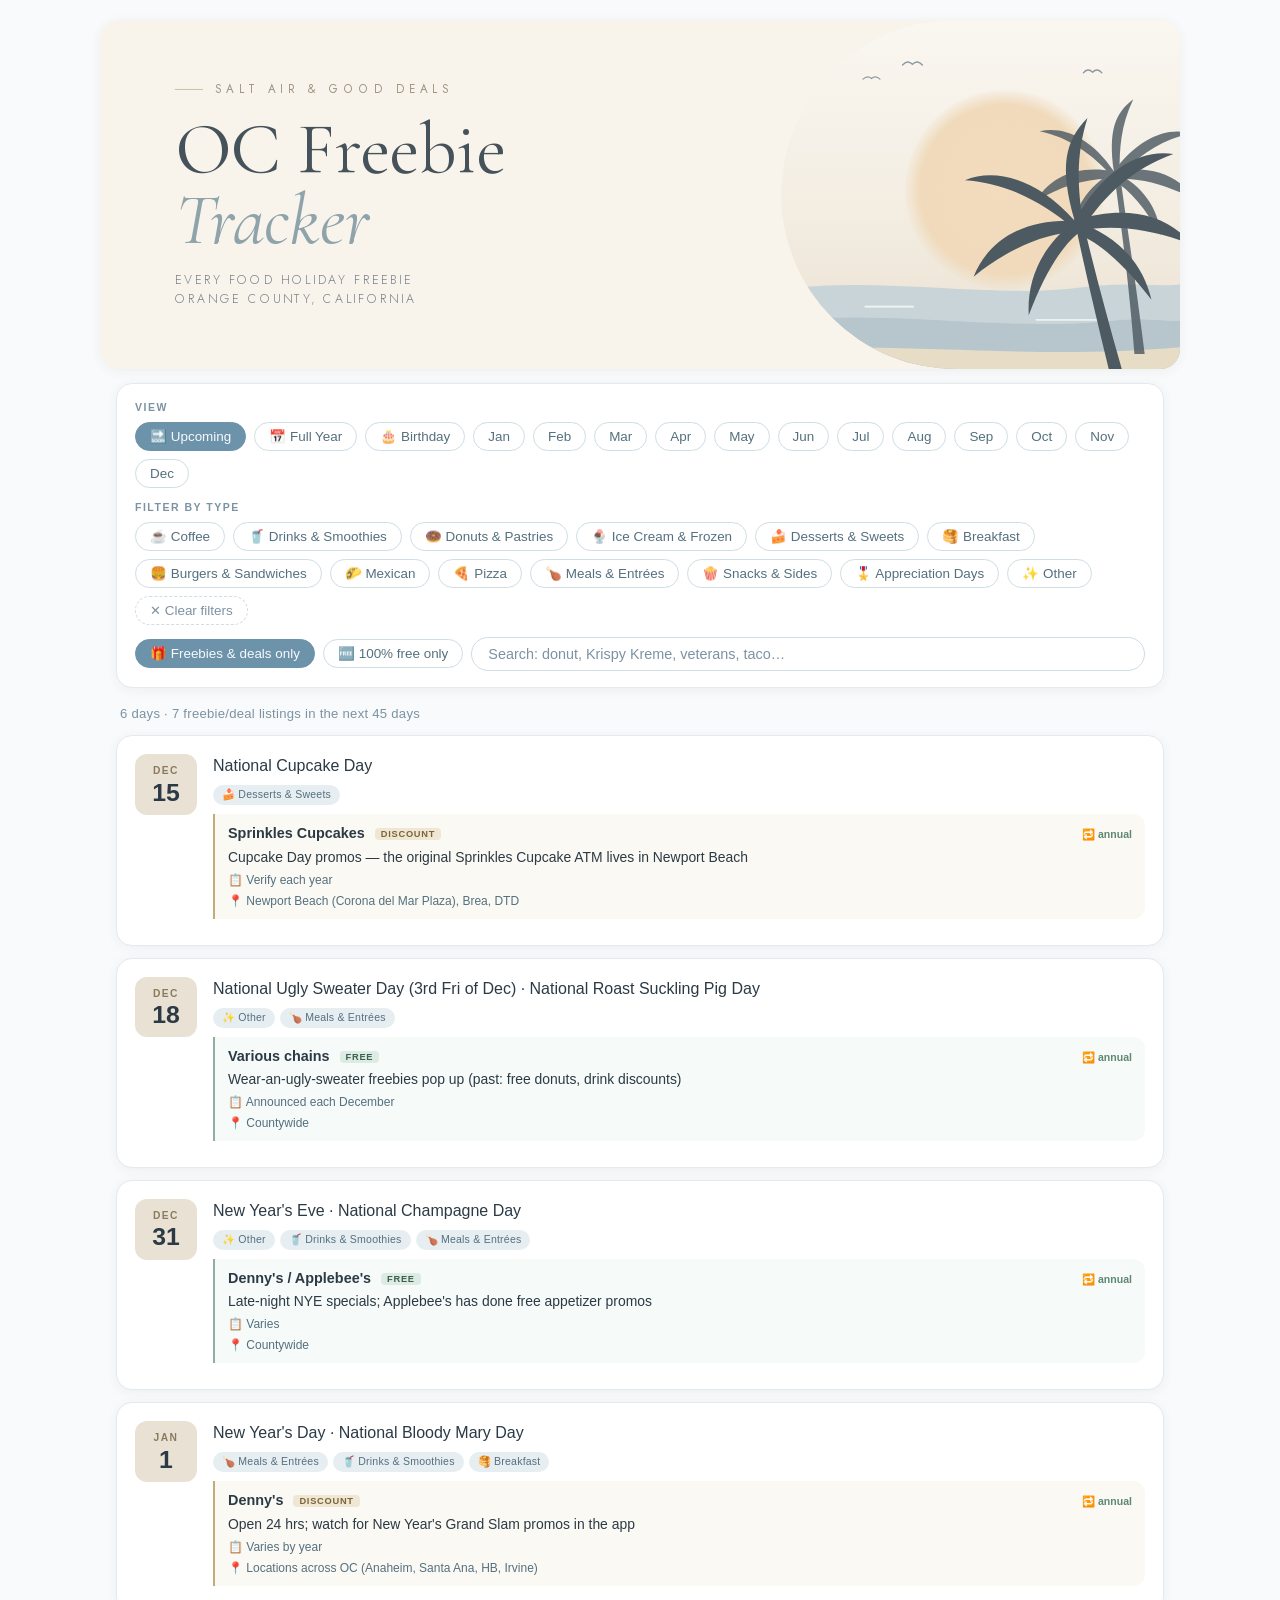
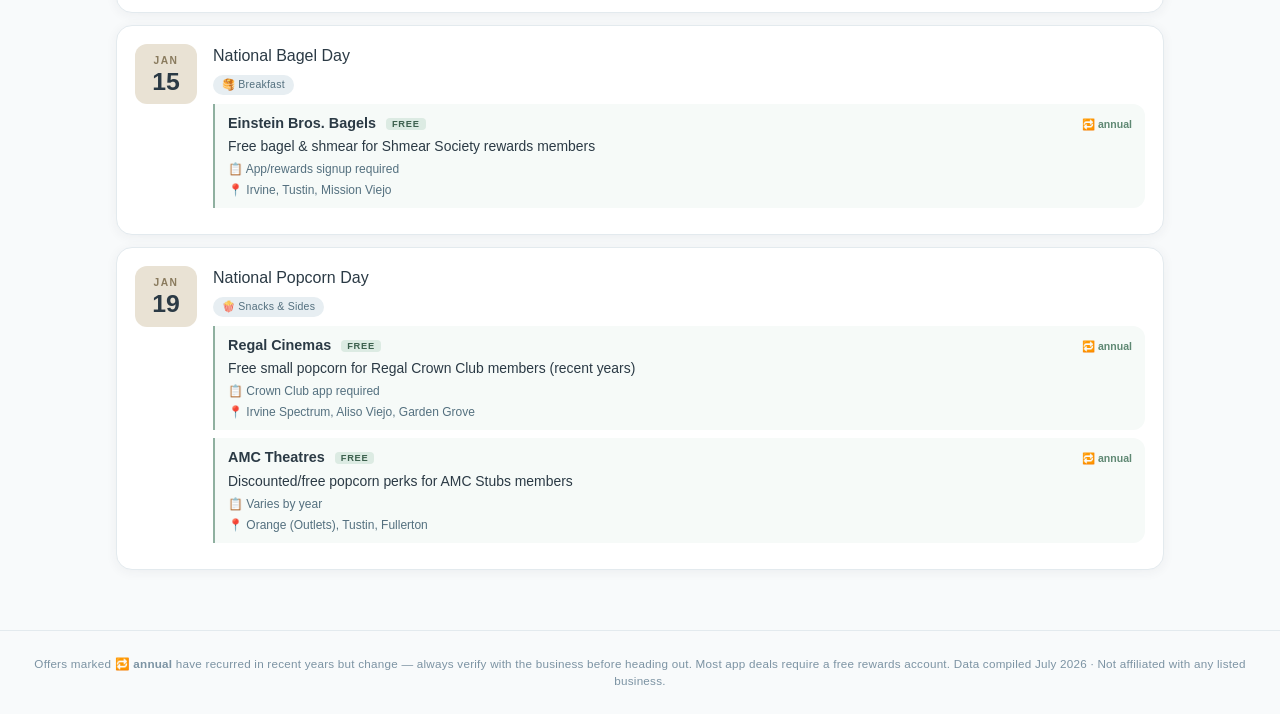
==== index.html @ c166804f "Initial commit: OC Freebie Tracker Year-round calendar of national/food holidays with freebie and di" ====
<!DOCTYPE html>
<html lang="en">
<head>
  <meta charset="UTF-8" />
  <meta name="viewport" content="width=device-width, initial-scale=1.0" />
  <title>OC Freebie Tracker — Food Holiday Deals in Orange County</title>
  <link rel="stylesheet" href="css/styles.css" />
</head>
<body>
  <header>
    <div class="banner-scale" id="banner-scale">
      <div class="banner-fixed" id="banner-fixed">
        <div style="width: 1300px; height: 420px; border-radius: 20px; overflow: hidden; position: relative; background: #f8f4ec; display: grid; grid-template-columns: 1fr 480px;">
          <div style="display: flex; flex-direction: column; justify-content: center; gap: 18px; padding: 0 90px; position: relative;">
            <div style="display: flex; align-items: center; gap: 14px;">
              <div style="width: 34px; height: 1px; background: #c2b49a;"></div>
              <div style="font-family: Jost, sans-serif; font-size: 14px; letter-spacing: 6px; color: #a09482;">SALT AIR &amp; GOOD DEALS</div>
            </div>
            <h1 style="margin: 0; font-family: 'Cormorant Garamond', serif; font-weight: 400; font-size: 88px; color: #46525a; line-height: 0.98;">OC Freebie <span style="font-style: italic; color: #8fa3ab;">Tracker</span></h1>
            <div style="font-family: Jost, sans-serif; font-weight: 300; font-size: 15px; letter-spacing: 3px; color: #7d858c;">EVERY FOOD HOLIDAY FREEBIE<br>ORANGE COUNTY, CALIFORNIA</div>
          </div>
          <div style="position: relative; overflow: hidden; background: linear-gradient(180deg, #faf7f1 0%, #f3ede2 55%, #e9e0d0 100%); border-radius: 240px 0 0 240px;">
            <div style="position: absolute; left: 56%; top: 84px; transform: translateX(-50%); width: 240px; height: 240px; border-radius: 50%; background: radial-gradient(circle, #f2dcbd 0%, #f0dabb 60%, rgba(240,218,187,0) 72%);"></div>
            <svg viewBox="0 0 480 150" preserveAspectRatio="none" style="position: absolute; bottom: 0; left: 0; width: 100%; height: 150px; display: block;">
              <path d="M0,54 C 120,38 260,66 360,52 C 420,44 460,52 480,48 L480,150 L0,150 Z" fill="#c9d4d8"></path>
              <path d="M0,92 C 130,78 280,106 400,92 C 440,88 470,94 480,92 L480,150 L0,150 Z" fill="#b6c6cc"></path>
              <path d="M0,128 C 150,116 300,140 480,124 L480,150 L0,150 Z" fill="#e7dcc6"></path>
            </svg>
            <div style="position: absolute; bottom: 74px; left: 100px; width: 60px; height: 2px; border-radius: 2px; background: rgba(255,255,255,0.75);"></div>
            <div style="position: absolute; bottom: 58px; right: 90px; width: 84px; height: 2px; border-radius: 2px; background: rgba(255,255,255,0.65);"></div>
            <svg viewBox="0 0 60 24" style="position: absolute; top: 52px; right: 70px; width: 48px; height: 20px;">
              <path d="M2,14 Q 9,6 16,13 Q 23,6 30,14" fill="none" stroke="#8b989f" stroke-width="2" stroke-linecap="round"></path>
            </svg>
            <svg viewBox="0 0 90 40" style="position: absolute; top: 44px; left: 96px; width: 78px; height: 34px;">
              <path d="M58,12 Q 65,4 72,11 Q 79,4 86,12" fill="none" stroke="#8b989f" stroke-width="2" stroke-linecap="round"></path>
              <path d="M2,32 Q 8,26 14,31 Q 20,26 26,32" fill="none" stroke="#8b989f" stroke-width="1.7" stroke-linecap="round"></path>
            </svg>
            <svg viewBox="0 0 480 440" style="position: absolute; inset: 0; width: 100%; height: 100%; pointer-events: none;">
              <g fill="#4d5a62">
                <g transform="translate(300, 90) scale(0.72)" opacity="0.82">
                  <path d="M150,140 C 162,230 176,330 186,460 L 204,460 C 188,330 172,230 160,140 Z"></path>
                  <path d="M150,140 C 110,80 60,60 20,70 C 70,80 112,110 148,150 Z"></path>
                  <path d="M150,140 C 140,70 152,38 184,14 C 162,60 160,100 160,142 Z"></path>
                  <path d="M150,140 C 195,80 245,62 285,74 C 235,84 192,112 158,152 Z"></path>
                  <path d="M150,140 C 215,128 267,148 292,190 C 245,164 196,150 154,154 Z"></path>
                  <path d="M150,140 C 85,128 38,150 14,192 C 60,164 110,150 152,154 Z"></path>
                  <path d="M150,140 C 202,166 228,206 232,252 C 206,206 178,172 150,156 Z"></path>
                  <path d="M150,140 C 102,168 80,206 76,250 C 100,206 126,172 152,156 Z"></path>
                </g>
                <g transform="translate(250, 105) rotate(-8, 188, 440)">
                  <path d="M150,140 C 156,230 166,330 178,440 L 198,440 C 182,330 168,230 160,140 Z"></path>
                  <path d="M150,140 C 110,80 60,60 20,70 C 70,80 112,110 148,150 Z"></path>
                  <path d="M150,140 C 140,70 152,38 184,14 C 162,60 160,100 160,142 Z"></path>
                  <path d="M150,140 C 195,80 245,62 285,74 C 235,84 192,112 158,152 Z"></path>
                  <path d="M150,140 C 215,128 267,148 292,190 C 245,164 196,150 154,154 Z"></path>
                  <path d="M150,140 C 85,128 38,150 14,192 C 60,164 110,150 152,154 Z"></path>
                  <path d="M150,140 C 202,166 228,206 232,252 C 206,206 178,172 150,156 Z"></path>
                  <path d="M150,140 C 102,168 80,206 76,250 C 100,206 126,172 152,156 Z"></path>
                </g>
              </g>
            </svg>
          </div>
        </div>
      </div>
    </div>
  </header>

  <div class="controls">
    <div class="control-panel">
      <div class="row">
        <span class="row-label">View</span>
        <div id="month-tabs" class="row" style="margin:0"></div>
      </div>
      <div class="row">
        <span class="row-label">Filter by type</span>
        <div id="cat-chips" class="row" style="margin:0"></div>
        <button id="clear-cats" class="link-btn">✕ Clear filters</button>
      </div>
      <div class="row">
        <button id="freebies-toggle" class="toggle">🎁 Freebies &amp; deals only</button>
        <button id="free-only-toggle" class="toggle" title="Hide discounts, show only 100%-free offers">🆓 100% free only</button>
        <input id="search" type="search" placeholder="Search: donut, Krispy Kreme, veterans, taco…" />
      </div>
    </div>
  </div>

  <div id="stats"></div>
  <main id="results"></main>

  <footer>
    Offers marked <strong>🔁 annual</strong> have recurred in recent years but change — always verify with the
    business before heading out. Most app deals require a free rewards account.
    Data compiled July 2026 · Not affiliated with any listed business.
  </footer>

  <script src="js/data-h1.js"></script>
  <script src="js/data-h2.js"></script>
  <script src="js/data-birthday.js"></script>
  <script src="js/app.js"></script>
</body>
</html>
---- css/styles.css ----
:root {
  --bg: #f8fafb;          /* sea foam white */
  --card: #ffffff;
  --ink: #2b3a45;         /* deep slate */
  --muted: #7c93a3;       /* driftwater gray-blue */
  --muted-dark: #54707f;
  --accent: #6d93ab;      /* washed ocean blue */
  --accent-soft: #deeaf0;
  --sand: #e9e2d4;        /* dry sand */
  --sand-ink: #8a7b5e;
  --seaglass: #8fb0a0;    /* free listings */
  --seaglass-bg: #f6faf8;
  --gold: #c2ac7d;        /* discount listings */
  --gold-bg: #fbf9f3;
  --border: #e3eaee;
  --shadow: 0 2px 12px rgba(43, 58, 69, 0.06);
}

* { box-sizing: border-box; }

body {
  margin: 0;
  font-family: -apple-system, BlinkMacSystemFont, "Segoe UI", Roboto, sans-serif;
  background: var(--bg);
  color: var(--ink);
  line-height: 1.5;
}

@font-face {
  font-family: "Cormorant Garamond";
  font-style: normal;
  font-weight: 400 500;
  font-display: swap;
  src: url("../assets/fonts/cormorant-garamond-latin.woff2") format("woff2");
}
@font-face {
  font-family: "Cormorant Garamond";
  font-style: italic;
  font-weight: 400 500;
  font-display: swap;
  src: url("../assets/fonts/cormorant-garamond-italic-latin.woff2") format("woff2");
}
@font-face {
  font-family: "Jost";
  font-style: normal;
  font-weight: 300 500;
  font-display: swap;
  src: url("../assets/fonts/jost-latin.woff2") format("woff2");
}

header {
  padding: 20px 16px 0;
}
.banner-scale {
  max-width: 1080px;
  margin: 0 auto;
  overflow: hidden;
  border-radius: 20px;
  box-shadow: var(--shadow);
}
.banner-fixed {
  width: 1300px;
  transform-origin: top left;
}

.controls {
  max-width: 1080px;
  margin: 14px auto 0;
  padding: 0 16px;
}
.control-panel {
  background: var(--card);
  border: 0.5px solid var(--border);
  border-radius: 16px;
  box-shadow: var(--shadow);
  padding: 16px 18px;
}

.row { display: flex; flex-wrap: wrap; gap: 8px; align-items: center; margin-bottom: 12px; }
.row:last-child { margin-bottom: 0; }
.row-label {
  font-size: 0.66rem;
  font-weight: 600;
  text-transform: uppercase;
  letter-spacing: 0.14em;
  color: var(--muted);
  width: 100%;
  margin-bottom: -2px;
}

#month-tabs button, #cat-chips button, .toggle, .link-btn {
  border: 0.5px solid #cfdde4;
  background: #fff;
  color: var(--muted-dark);
  border-radius: 999px;
  padding: 6px 14px;
  font-size: 0.84rem;
  cursor: pointer;
  transition: all 0.15s ease;
}
#month-tabs button:hover, #cat-chips button:hover, .toggle:hover {
  border-color: var(--accent);
  color: var(--ink);
}
#month-tabs button.active, #cat-chips button.active, .toggle.active {
  background: var(--accent);
  border-color: var(--accent);
  color: #f6fafc;
  font-weight: 500;
}
.link-btn { color: var(--muted); border-style: dashed; }

#search {
  flex: 1;
  min-width: 220px;
  border: 0.5px solid #cfdde4;
  border-radius: 999px;
  padding: 8px 16px;
  font-size: 0.9rem;
  background: #fff;
  color: var(--ink);
  outline: none;
}
#search::placeholder { color: var(--muted); }
#search:focus { border-color: var(--accent); }

#stats {
  max-width: 1080px;
  margin: 16px auto 4px;
  padding: 0 20px;
  color: var(--muted);
  font-size: 0.82rem;
  letter-spacing: 0.02em;
}

main { max-width: 1080px; margin: 0 auto 60px; padding: 0 16px; }

.month-header {
  margin: 30px 4px 10px;
  font-size: 1.15rem;
  font-weight: 500;
  color: var(--muted-dark);
  letter-spacing: 0.04em;
  border-bottom: 0.5px solid var(--border);
  padding-bottom: 6px;
}

.card {
  display: flex;
  gap: 16px;
  background: var(--card);
  border: 0.5px solid var(--border);
  border-radius: 16px;
  box-shadow: var(--shadow);
  padding: 18px;
  margin: 12px 0;
}
.card.today { border: 1.5px solid var(--accent); }
.card:not(.has-freebies) { opacity: 0.8; }

.card-date {
  min-width: 62px;
  text-align: center;
  align-self: flex-start;
  background: var(--sand);
  border-radius: 12px;
  padding: 9px 6px;
}
.card-date .mon {
  font-size: 0.64rem;
  font-weight: 700;
  letter-spacing: 0.14em;
  color: var(--sand-ink);
}
.card-date .num { font-size: 1.55rem; font-weight: 600; line-height: 1.1; color: var(--ink); }
.today-tag {
  font-size: 0.58rem;
  font-weight: 700;
  letter-spacing: 0.08em;
  color: #f6fafc;
  background: var(--accent);
  border-radius: 4px;
  margin-top: 5px;
  padding: 1px 4px;
}

.card-body { flex: 1; }
.card-body h3 { margin: 0 0 7px; font-size: 1rem; font-weight: 500; }

.badges { display: flex; flex-wrap: wrap; gap: 5px; margin-bottom: 9px; }
.badge {
  font-size: 0.66rem;
  padding: 2px 9px;
  border-radius: 999px;
  background: #e7eef2;
  color: var(--muted-dark);
  font-weight: 500;
  letter-spacing: 0.02em;
}

.freebie {
  border-left: 2px solid var(--seaglass);
  background: var(--seaglass-bg);
  border-radius: 0 12px 12px 0;
  padding: 9px 13px;
  margin: 8px 0;
}
.freebie.deal { border-left-color: var(--gold); background: var(--gold-bg); }
.freebie-head { display: flex; justify-content: space-between; align-items: baseline; gap: 8px; }
.biz { font-weight: 600; font-size: 0.9rem; color: var(--ink); }

.kind {
  font-size: 0.58rem;
  font-weight: 700;
  letter-spacing: 0.08em;
  border-radius: 4px;
  padding: 1px 6px;
  vertical-align: 1px;
  margin-left: 6px;
}
.kind-free { background: #dcebe3; color: #3c604e; }
.kind-deal { background: #efe7d3; color: #7a6539; }

.timing {
  font-size: 0.6rem;
  font-weight: 600;
  border-radius: 4px;
  padding: 1px 6px;
  vertical-align: 1px;
  margin-left: 6px;
  white-space: nowrap;
}
.timing-day   { background: #efe4dc; color: #8a5f49; }
.timing-week  { background: var(--accent-soft); color: #3a5568; }
.timing-month { background: #e6e9f2; color: #5a6288; }

.annual { font-size: 0.66rem; color: #5f8873; font-weight: 600; white-space: nowrap; }
.annual.maybe { color: #a58a4f; }
.offer { font-size: 0.87rem; margin-top: 2px; color: var(--ink); }
.fine, .oc { font-size: 0.75rem; color: var(--muted-dark); margin-top: 3px; }

.no-freebies { font-size: 0.79rem; color: var(--muted); font-style: italic; }
.empty { text-align: center; color: var(--muted); padding: 40px 0; }

.bday-intro {
  background: var(--card);
  border: 0.5px solid var(--border);
  border-radius: 16px;
  box-shadow: var(--shadow);
  padding: 14px 18px;
  margin: 12px 0 4px;
  font-size: 0.88rem;
  color: var(--muted-dark);
}
.bday-intro strong { color: var(--ink); }

footer {
  text-align: center;
  color: var(--muted);
  font-size: 0.73rem;
  padding: 24px 20px;
  border-top: 0.5px solid var(--border);
  letter-spacing: 0.02em;
}

@media (max-width: 560px) {
  .card { flex-direction: row; padding: 13px; }
}
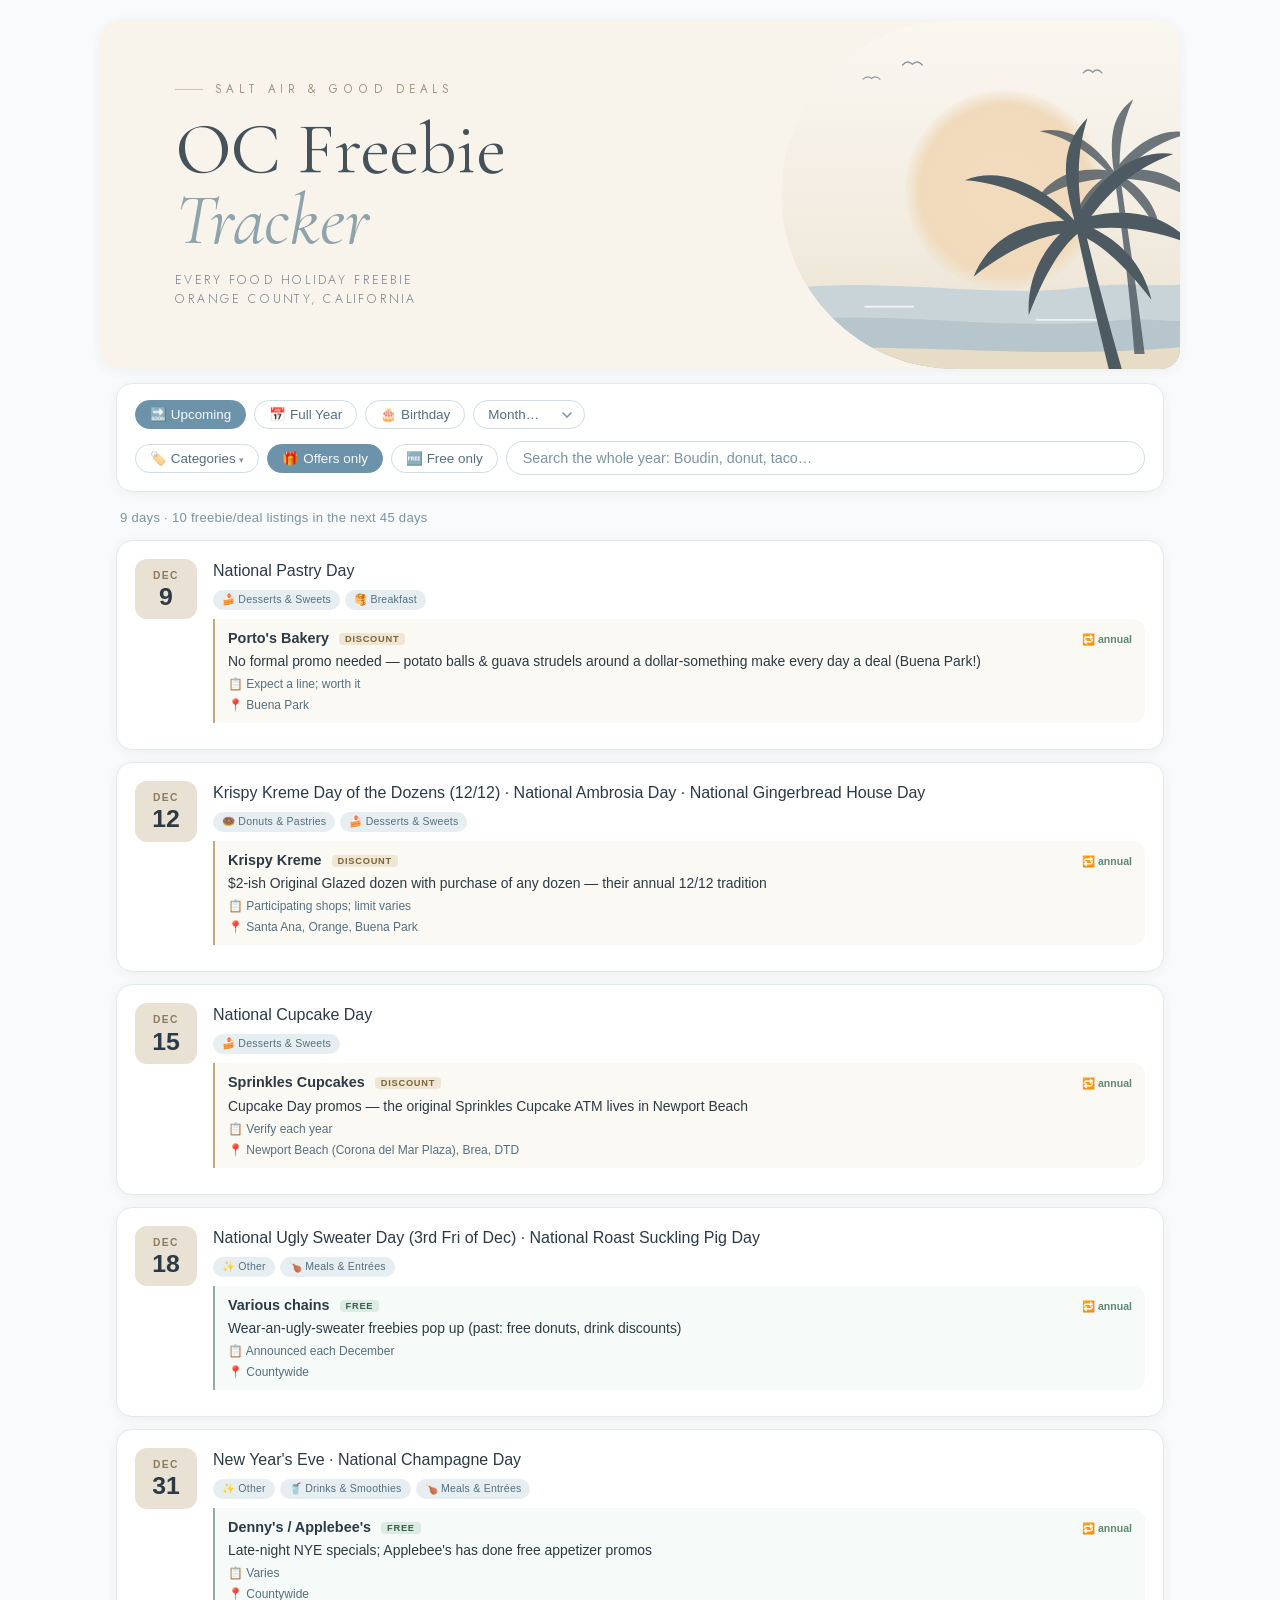
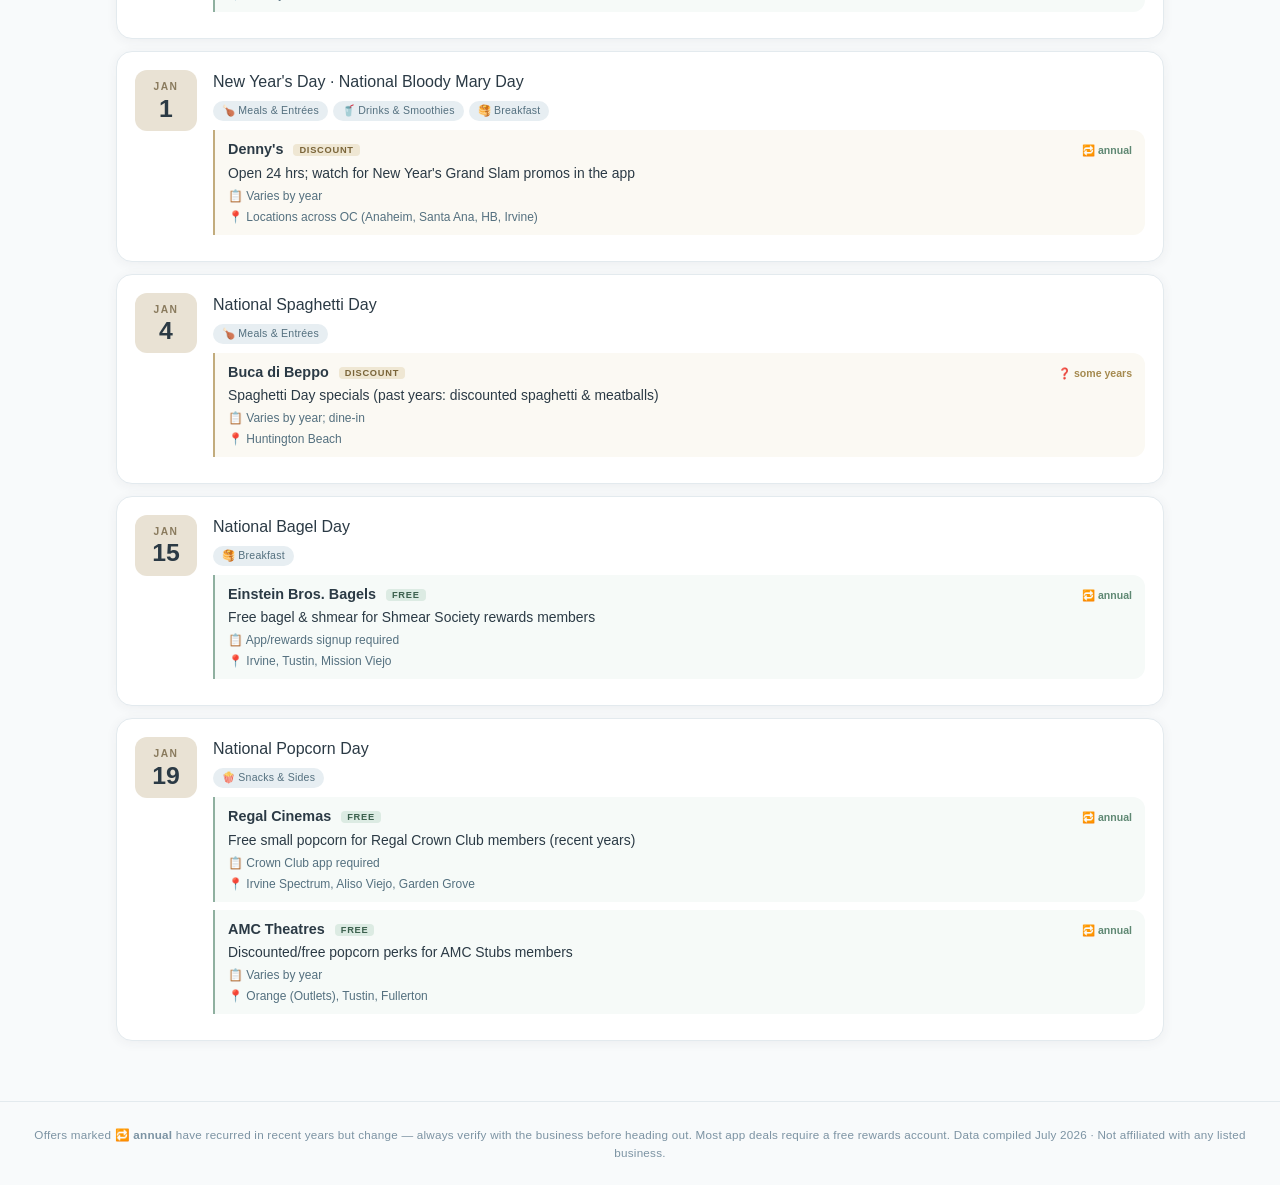
==== commit 2d4ed6bc: "Streamline controls: month dropdown, category multi-select, full-year search" ====
--- a/index.html
+++ b/index.html
@@ -68,18 +68,19 @@
   <div class="controls">
     <div class="control-panel">
       <div class="row">
-        <span class="row-label">View</span>
-        <div id="month-tabs" class="row" style="margin:0"></div>
+        <div id="view-tabs" class="seg"></div>
+        <select id="month-select" aria-label="Jump to a month">
+          <option value="">Month…</option>
+        </select>
       </div>
       <div class="row">
-        <span class="row-label">Filter by type</span>
-        <div id="cat-chips" class="row" style="margin:0"></div>
-        <button id="clear-cats" class="link-btn">✕ Clear filters</button>
-      </div>
-      <div class="row">
-        <button id="freebies-toggle" class="toggle">🎁 Freebies &amp; deals only</button>
-        <button id="free-only-toggle" class="toggle" title="Hide discounts, show only 100%-free offers">🆓 100% free only</button>
-        <input id="search" type="search" placeholder="Search: donut, Krispy Kreme, veterans, taco…" />
+        <div class="dd" id="cat-dd">
+          <button id="cat-btn" class="dd-btn" aria-haspopup="true" aria-expanded="false">🏷️ Categories <span class="caret">▾</span></button>
+          <div class="dd-panel" id="cat-panel" hidden></div>
+        </div>
+        <button id="freebies-toggle" class="toggle" title="Hide days with no known offers">🎁 Offers only</button>
+        <button id="free-only-toggle" class="toggle" title="Hide discounts, show only 100%-free offers">🆓 Free only</button>
+        <input id="search" type="search" placeholder="Search the whole year: Boudin, donut, taco…" />
       </div>
     </div>
   </div>
--- a/css/styles.css
+++ b/css/styles.css
@@ -88,27 +88,92 @@
   margin-bottom: -2px;
 }
 
-#month-tabs button, #cat-chips button, .toggle, .link-btn {
+#view-tabs { display: flex; flex-wrap: wrap; gap: 8px; }
+#view-tabs button, .toggle, .dd-btn, #month-select {
   border: 0.5px solid #cfdde4;
   background: #fff;
   color: var(--muted-dark);
   border-radius: 999px;
   padding: 6px 14px;
   font-size: 0.84rem;
+  font-family: inherit;
   cursor: pointer;
   transition: all 0.15s ease;
 }
-#month-tabs button:hover, #cat-chips button:hover, .toggle:hover {
+#view-tabs button:hover, .toggle:hover, .dd-btn:hover, #month-select:hover {
   border-color: var(--accent);
   color: var(--ink);
 }
-#month-tabs button.active, #cat-chips button.active, .toggle.active {
+#view-tabs button.active, .toggle.active, .dd-btn.active, #month-select.active {
   background: var(--accent);
   border-color: var(--accent);
   color: #f6fafc;
   font-weight: 500;
 }
-.link-btn { color: var(--muted); border-style: dashed; }
+
+#month-select {
+  appearance: none;
+  -webkit-appearance: none;
+  padding-right: 30px;
+  background-image: url("data:image/svg+xml;charset=utf-8,%3Csvg xmlns='http://www.w3.org/2000/svg' width='10' height='6'%3E%3Cpath d='M1 1l4 4 4-4' fill='none' stroke='%237c93a3' stroke-width='1.5' stroke-linecap='round'/%3E%3C/svg%3E");
+  background-repeat: no-repeat;
+  background-position: right 12px center;
+}
+#month-select.active {
+  background-image: url("data:image/svg+xml;charset=utf-8,%3Csvg xmlns='http://www.w3.org/2000/svg' width='10' height='6'%3E%3Cpath d='M1 1l4 4 4-4' fill='none' stroke='%23f6fafc' stroke-width='1.5' stroke-linecap='round'/%3E%3C/svg%3E");
+}
+
+/* Categories multi-select dropdown */
+.dd { position: relative; }
+.dd-btn .caret { font-size: 0.7em; opacity: 0.7; }
+.dd-panel {
+  position: absolute;
+  top: calc(100% + 6px);
+  left: 0;
+  z-index: 30;
+  min-width: 230px;
+  max-height: 320px;
+  overflow-y: auto;
+  background: var(--card);
+  border: 0.5px solid var(--border);
+  border-radius: 14px;
+  box-shadow: 0 8px 28px rgba(43, 58, 69, 0.14);
+  padding: 8px;
+  display: flex;
+  flex-direction: column;
+}
+.dd-panel[hidden] { display: none; }
+.dd-panel label {
+  display: flex;
+  align-items: center;
+  gap: 9px;
+  padding: 7px 10px;
+  border-radius: 9px;
+  font-size: 0.86rem;
+  color: var(--muted-dark);
+  cursor: pointer;
+  user-select: none;
+}
+.dd-panel label:hover { background: var(--accent-soft); color: var(--ink); }
+.dd-panel input[type="checkbox"] {
+  accent-color: var(--accent);
+  width: 15px;
+  height: 15px;
+  margin: 0;
+  cursor: pointer;
+}
+.dd-clear {
+  margin: 6px 4px 2px;
+  border: 0.5px dashed #cfdde4;
+  background: none;
+  color: var(--muted);
+  border-radius: 999px;
+  padding: 6px 12px;
+  font-size: 0.78rem;
+  font-family: inherit;
+  cursor: pointer;
+}
+.dd-clear:hover { border-color: var(--accent); color: var(--ink); }
 
 #search {
   flex: 1;
@@ -265,4 +330,15 @@
 
 @media (max-width: 560px) {
   .card { flex-direction: row; padding: 13px; }
-}
+  header { padding: 12px 10px 0; }
+  .controls { padding: 0 10px; margin-top: 10px; }
+  .control-panel { padding: 12px; }
+  .row { gap: 6px; margin-bottom: 10px; }
+  #view-tabs { gap: 6px; }
+  #view-tabs button, .toggle, .dd-btn, #month-select {
+    padding: 6px 11px;
+    font-size: 0.8rem;
+  }
+  #search { min-width: 100%; }
+  main { padding: 0 10px; }
+}
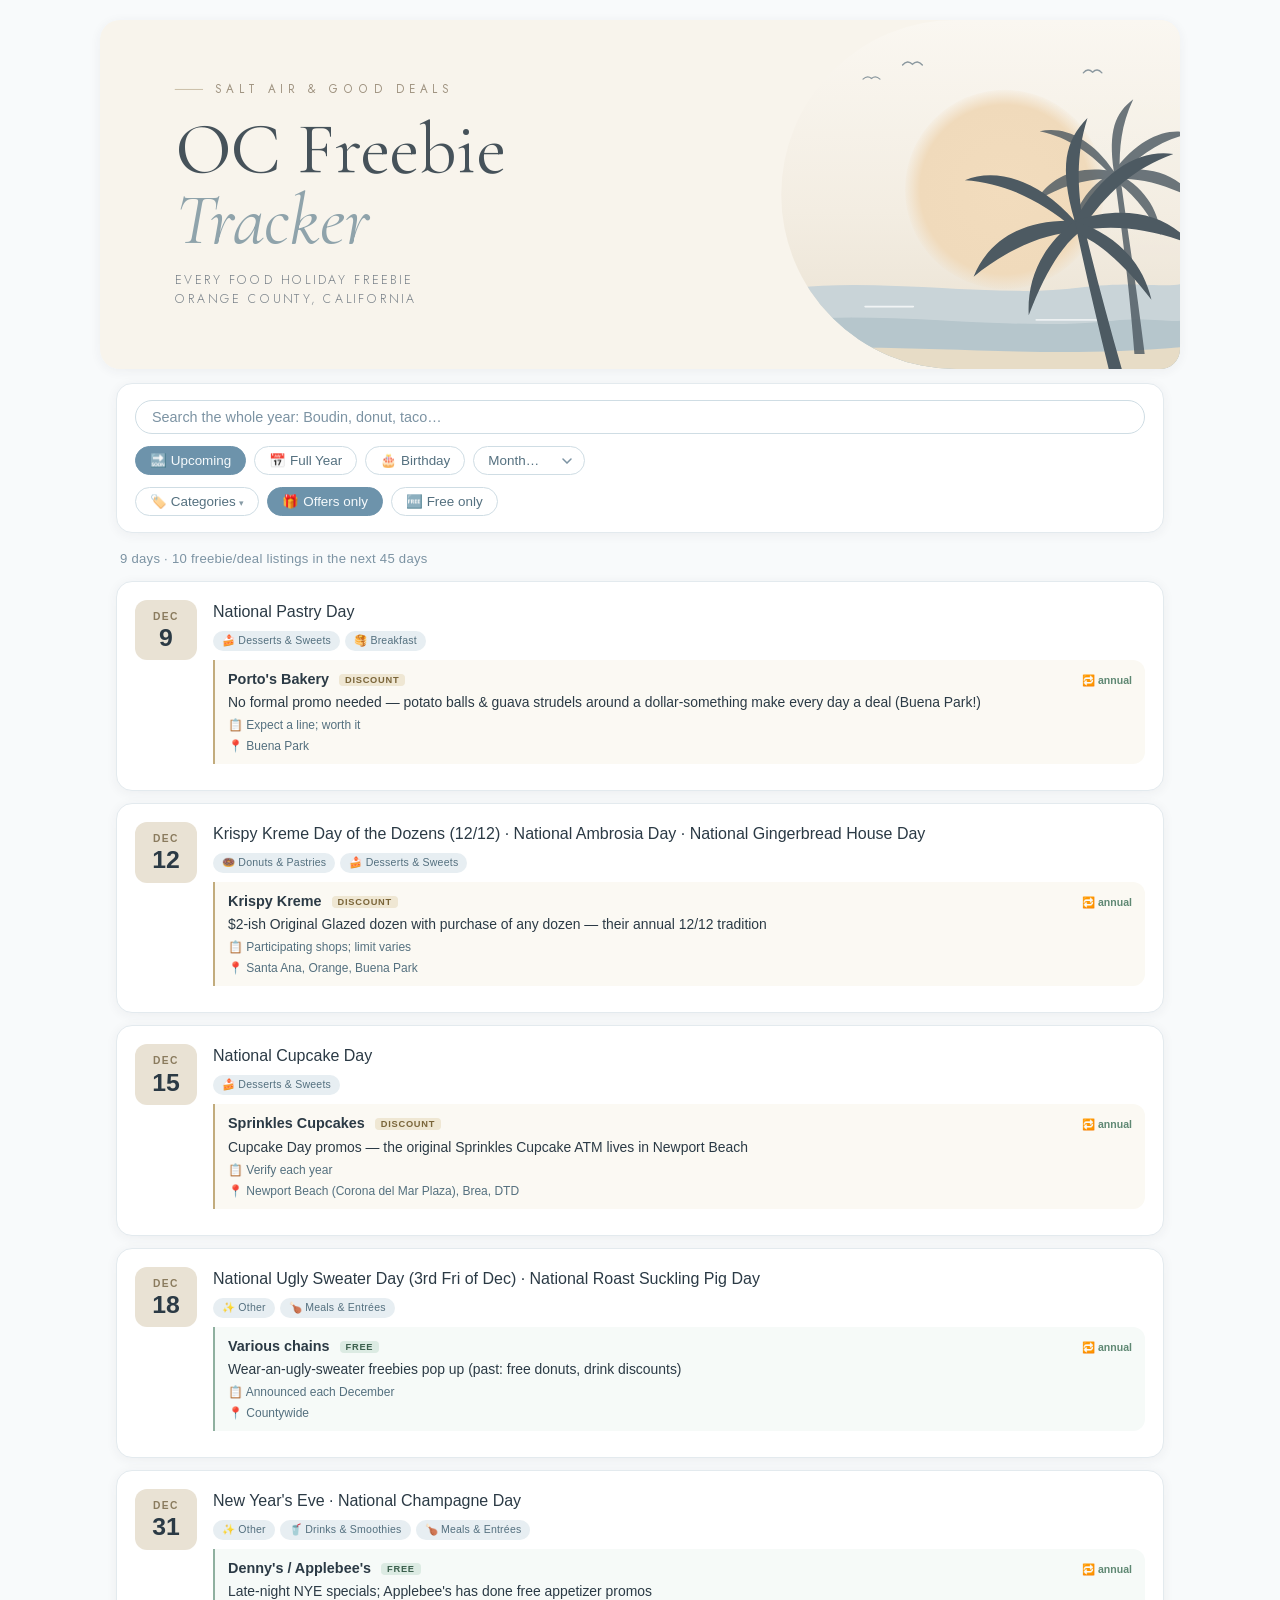
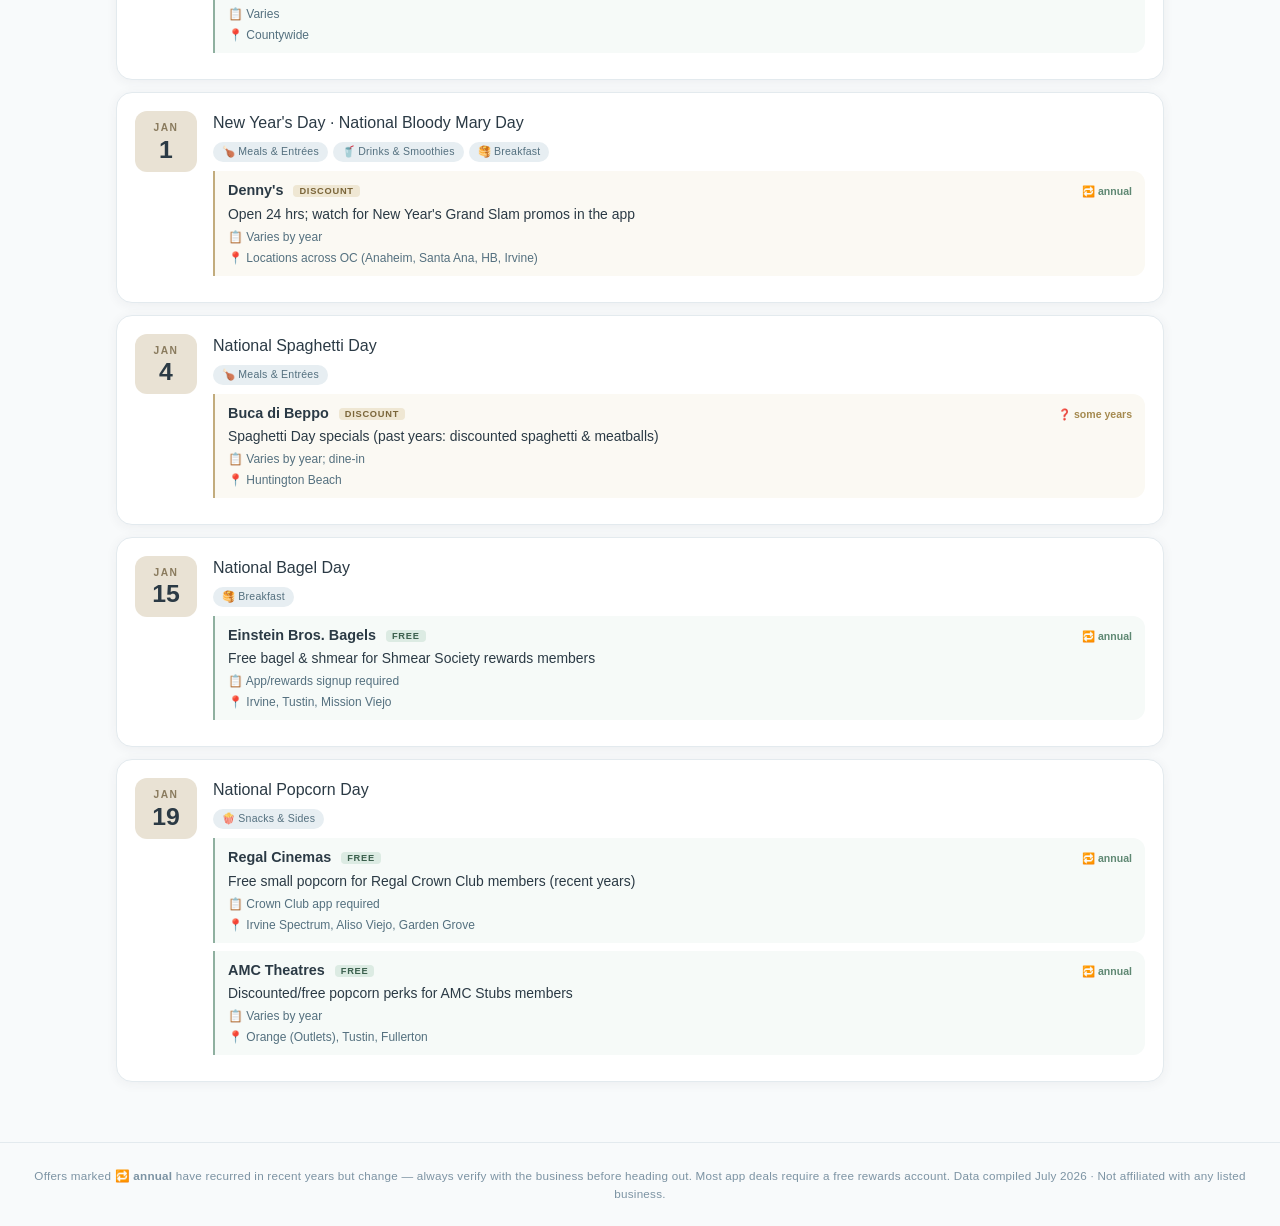
==== commit c6078f11: "Move search bar to top of control panel" ====
--- a/index.html
+++ b/index.html
@@ -68,6 +68,9 @@
   <div class="controls">
     <div class="control-panel">
       <div class="row">
+        <input id="search" type="search" placeholder="Search the whole year: Boudin, donut, taco…" />
+      </div>
+      <div class="row">
         <div id="view-tabs" class="seg"></div>
         <select id="month-select" aria-label="Jump to a month">
           <option value="">Month…</option>
@@ -80,7 +83,6 @@
         </div>
         <button id="freebies-toggle" class="toggle" title="Hide days with no known offers">🎁 Offers only</button>
         <button id="free-only-toggle" class="toggle" title="Hide discounts, show only 100%-free offers">🆓 Free only</button>
-        <input id="search" type="search" placeholder="Search the whole year: Boudin, donut, taco…" />
       </div>
     </div>
   </div>
